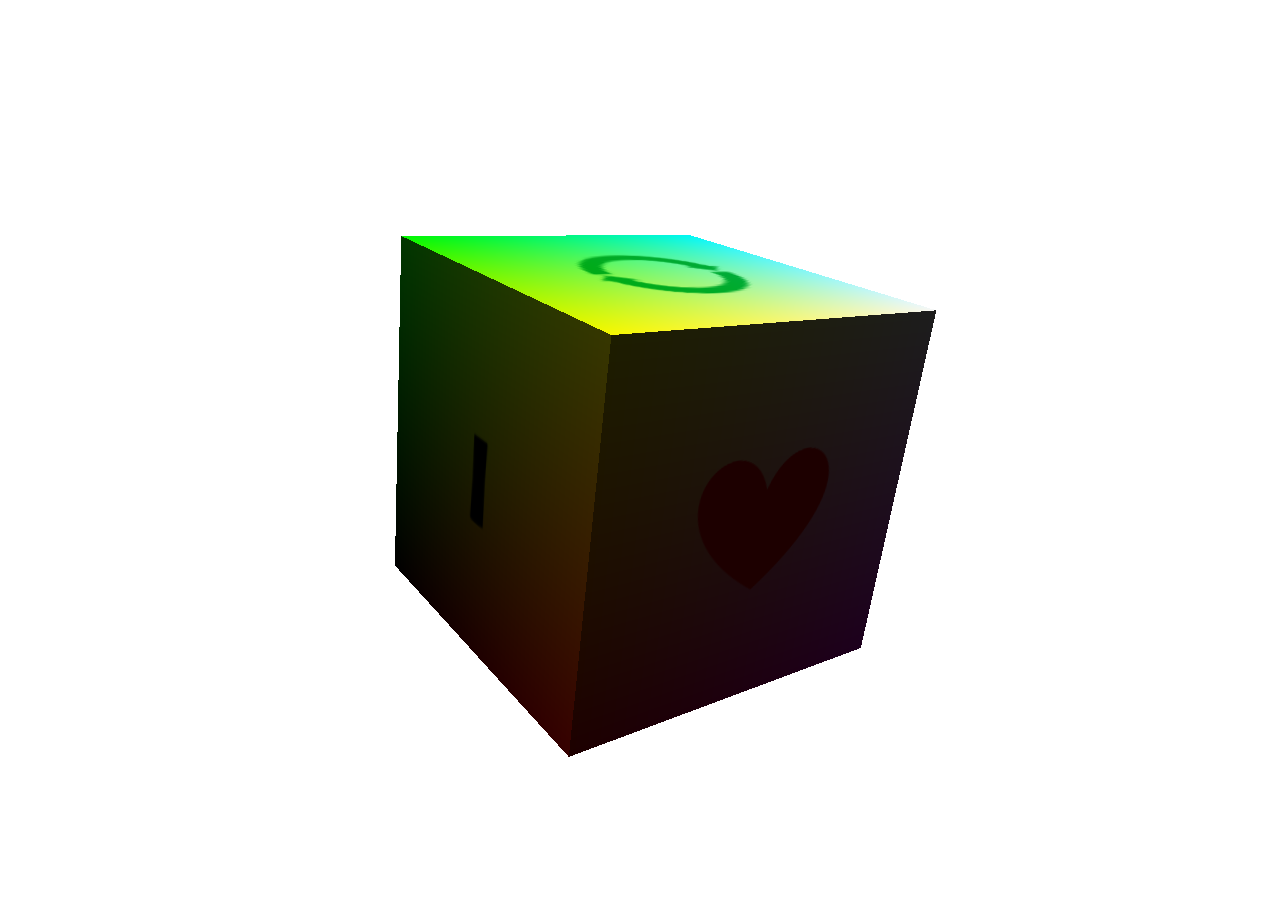
==== index.html @ 28722835 "carga inicial" ====
<!doctype html>
<!-- 
  Ejemplos sobre Three.js : Cubo texturado animado
   	Cubo con color por vertice y mapa uv sobre textura en cruz;
   	Util para comprobar si funciona Threejs sobre el navegador.
  rvivo@upv.es 2022
-->
<html lang="es">
	<head>
		<meta charset='utf-8'>
		<title>Threejs App</title>
		<style>
			body {
				background-color: #000;
				margin: 0px;
				overflow: hidden;
			}
		</style>
	</head>
	<body>
		<!-- Contenedor del app -->
		<div id="container"></div>

		<!-- Scripts de biblioteca -->
		<script src="lib/three.min_r140.js"></script>
		<script src="lib/OrbitControls.js"></script>

		<script src="js/test.js"></script>

	</body>
</html>
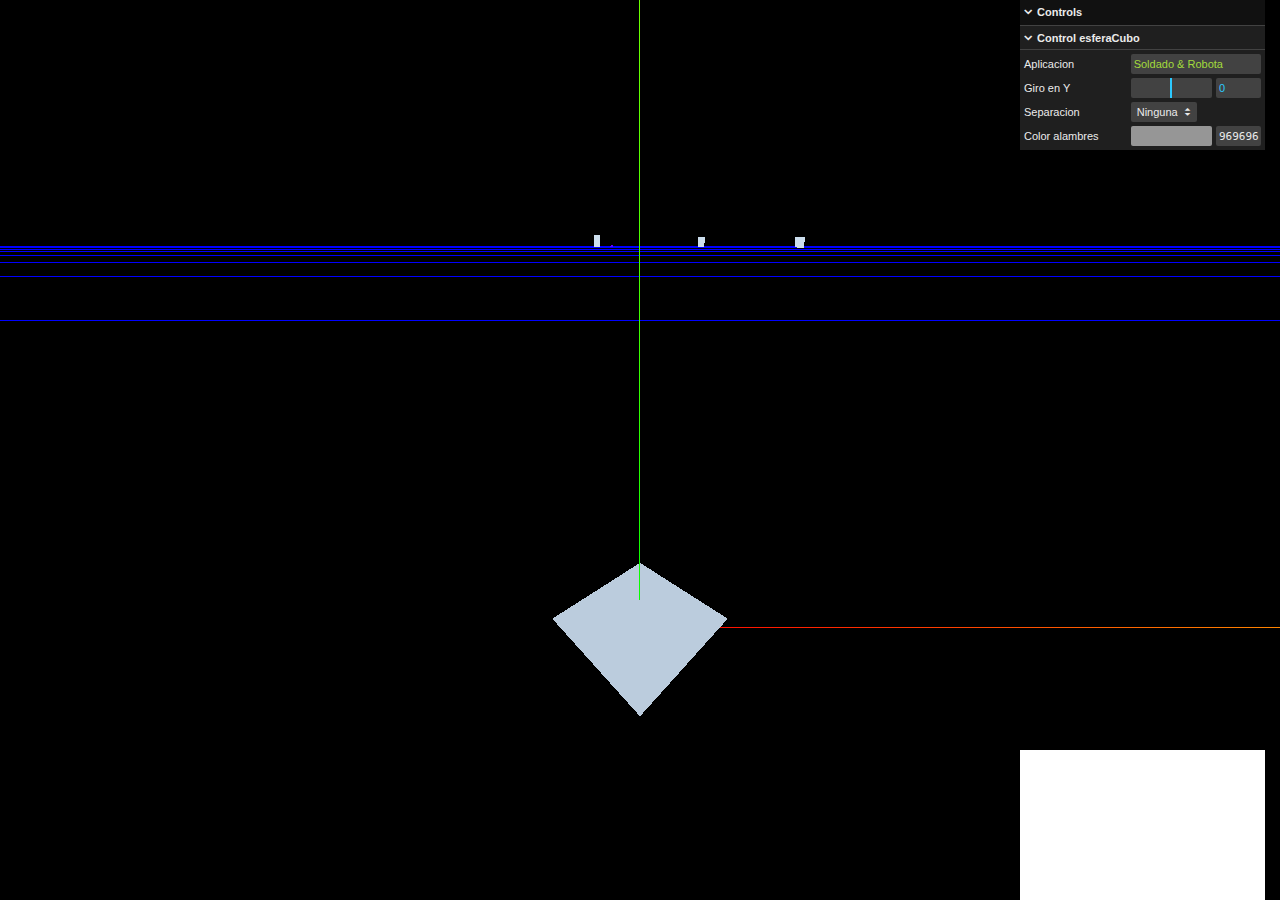
==== commit 692eeffa: "primera versión del juego" ====
--- a/index.html
+++ b/index.html
@@ -1,31 +1,33 @@
 <!doctype html>
-<!-- 
-  Ejemplos sobre Three.js : Cubo texturado animado
-   	Cubo con color por vertice y mapa uv sobre textura en cruz;
-   	Util para comprobar si funciona Threejs sobre el navegador.
-  rvivo@upv.es 2022
+<!--
+    3jsapp.html
+    Plantilla de carga de aplicaciones Threejs
 -->
 <html lang="es">
-	<head>
-		<meta charset='utf-8'>
-		<title>Threejs App</title>
-		<style>
-			body {
-				background-color: #000;
-				margin: 0px;
-				overflow: hidden;
-			}
-		</style>
-	</head>
-	<body>
-		<!-- Contenedor del app -->
-		<div id="container"></div>
+    <head>
+        <meta charset="utf-8">
+        <title>Aplicacion en Threejs</title>
+        <link rel="stylesheet" href="styles/index.css"> 
+    </head>
+    <body>
+        <!-- Contenedor del canvas -->
+        <div id="container"></div>
 
-		<!-- Scripts de biblioteca -->
-		<script src="lib/three.min_r140.js"></script>
-		<script src="lib/OrbitControls.js"></script>
+        <!-- Zona con z-index 1 por delante del canvas -->
+        <div id="info">
+            <h2>Ejemplos para Threejs/WebGL</h2> 
+        </div>
 
-		<script src="js/test.js"></script>
+        <!-- Este enlace esta recomendado en la web de threejs -->
+        <!-- <script async src="https://unpkg.com/es-module-shims@1.3.6/dist/es-module-shims.js"></script> -->
 
-	</body>
+        <!-- Declaracion del espacio de nombres three -->
+        <script type="importmap">
+        { "imports": { "three": "./lib/three.module.js" } }
+        </script>
+
+        <!-- Sustituir por el script propio -->
+        <script type="module" src="js/game.js"></script>
+
+    </body>
 </html>--- a/styles/index.css
+++ b/styles/index.css
@@ -0,0 +1,9 @@
+body{ background-color: white;margin: 0px;overflow: hidden;}
+#info {
+    position: absolute;
+    bottom: 0px;
+    left: 50px;
+    width: 30%;
+    text-align: left;
+    z-index: 1; 
+}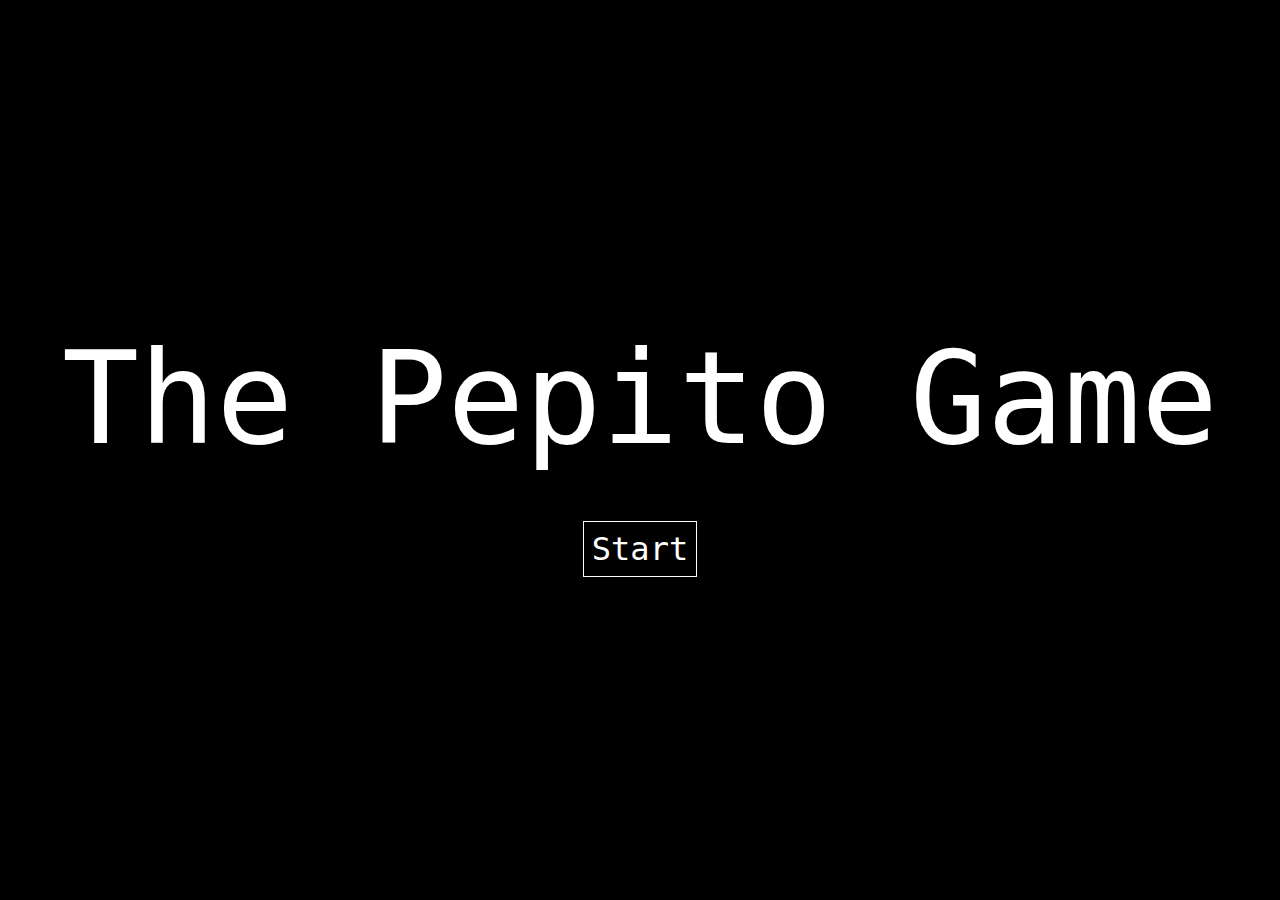
==== commit d38a0cfe: "update shoot sounds and load tracker" ====
--- a/index.html
+++ b/index.html
@@ -15,9 +15,34 @@
 
         <!-- Zona con z-index 1 por delante del canvas -->
         <div id="info">
-            <h2>Ejemplos para Threejs/WebGL</h2> 
+            <div id="titulo">Game info</div> 
+            <div class="separador"></div>
+            <div id="score-row">Score: <div id="score"></div></div>
+            <div id="distance-row">Distance: <div id="distance"></div></div>
+            <div class="separador"></div>
+            <div>Actual health:</div>
+            <input id="health" type="range" min="0" max="100" disabled></input>
+            <div class="separador"></div>
+            <div>Load tracker:</div>
+            <input id="load" type="range" min="0" max="10" disabled></input>
         </div>
 
+        <div id="intro-panel">
+            <div id="intro-colum"> 
+                <div id="intro-titulo">The Pepito Game</div>
+                <button id="start">Start</button>
+            </div>
+        </div>
+
+        <div id="end-panel">
+            <div id="end-colum"> 
+                <div id="end-titulo">Game over</div>
+                <div id="end-score-row">Score: <div id="end-score"></div></div>
+                <div id="end-distance-row">Distance: <div id="end-distance"></div></div>
+                <button id="restart">Restart</button>
+            </div>
+        </div>
+        
         <!-- Este enlace esta recomendado en la web de threejs -->
         <!-- <script async src="https://unpkg.com/es-module-shims@1.3.6/dist/es-module-shims.js"></script> -->
 
@@ -25,8 +50,9 @@
         <script type="importmap">
         { "imports": { "three": "./lib/three.module.js" } }
         </script>
-
+        
         <!-- Sustituir por el script propio -->
+        <script src="lib/howler.min.js"></script>
         <script type="module" src="js/game.js"></script>
 
     </body>
--- a/styles/index.css
+++ b/styles/index.css
@@ -1,9 +1,162 @@
-body{ background-color: white;margin: 0px;overflow: hidden;}
+body{ 
+    background-color: white;
+    margin: 0px;
+    overflow: hidden;
+}
+
 #info {
     position: absolute;
-    bottom: 0px;
-    left: 50px;
-    width: 30%;
-    text-align: left;
+    left: 0;
+    top: 0;
+    color: white;
+    background-color: black;
+    border: 1px solid white;
+    padding: 0.5rem;
+    font-family: monospace;
     z-index: 1; 
+}
+
+#score-row, #distance-row {
+    display: flex;
+}
+
+#score, #distance {
+    margin-left: 0.5rem;
+}
+
+.separador{
+    width: 100%;
+    height: 2px;
+    background-color: white;
+    margin: 0.5rem 0;
+}
+
+#info #titulo {
+    font-weight: bold;
+    font-size: larger;
+    text-align: center;
+}
+
+/* Health tracker */
+#info #health {
+    height: 12px;
+    margin: 8px 0;
+    width: 100%;
+}
+
+#info #health:focus {
+    outline: none;
+}
+  
+/* Mozilla Firefox browser */
+#info #health::-moz-range-track {
+    width: 100%;
+    height: 12px;
+    background: #333333;
+}
+
+#info #health::-moz-range-thumb {
+    opacity: 0;
+}
+
+#info #health::-moz-range-progress {
+    height: 12px;
+    background: green;
+}
+
+/* Load tracker */
+#info #load {
+    height: 12px;
+    margin: 8px 0;
+    width: 100%;
+}
+
+#info #load:focus {
+    outline: none;
+}
+  
+/* Mozilla Firefox browser */
+#info #load::-moz-range-track {
+    width: 100%;
+    height: 12px;
+    background: #333333;
+}
+
+#info #load::-moz-range-thumb {
+    opacity: 0;
+}
+
+#info #load::-moz-range-progress {
+    height: 12px;
+    background: blue;
+}
+
+
+/* Cosas del inicio */
+#intro-panel,
+#end-panel {
+    display: grid;
+    place-items: center;
+    position: absolute;
+    top: 0;
+    right: 0;
+    bottom: 0;
+    left: 0;
+    background-color: black;
+    color: white;
+    font-family: monospace;
+    z-index: 10;
+}
+
+#end-panel {
+    display: none;
+}
+
+#intro-column,
+#end-colum {
+    justify-content: center; 
+}
+  
+#intro-titulo,
+#end-titulo {
+    font-size: 8rem;
+    margin-bottom: 3rem;
+}
+
+#start,
+#restart {
+    margin:0 auto;
+    display:block;
+    text-align:center; 
+
+    font-size: 2rem;
+    background-color: black;
+    color: white;
+    font-family: monospace;
+    border: 1px solid white;
+    padding: 0.5rem;
+    margin-top: 3rem;
+    cursor: pointer;
+    
+}
+
+#start:hover,
+#restart:hover {
+    background-color: #302b5e;
+}
+
+#start:active,
+#restart:active {
+    background-color: #0f0a49;
+}
+
+#end-score-row, #end-distance-row {
+    display: flex;
+    justify-content: center;
+    margin-bottom: 1rem;
+    font-size: 1.3rem;
+}
+
+#end-score, #end-distance {
+    margin-left: 0.5rem;
 }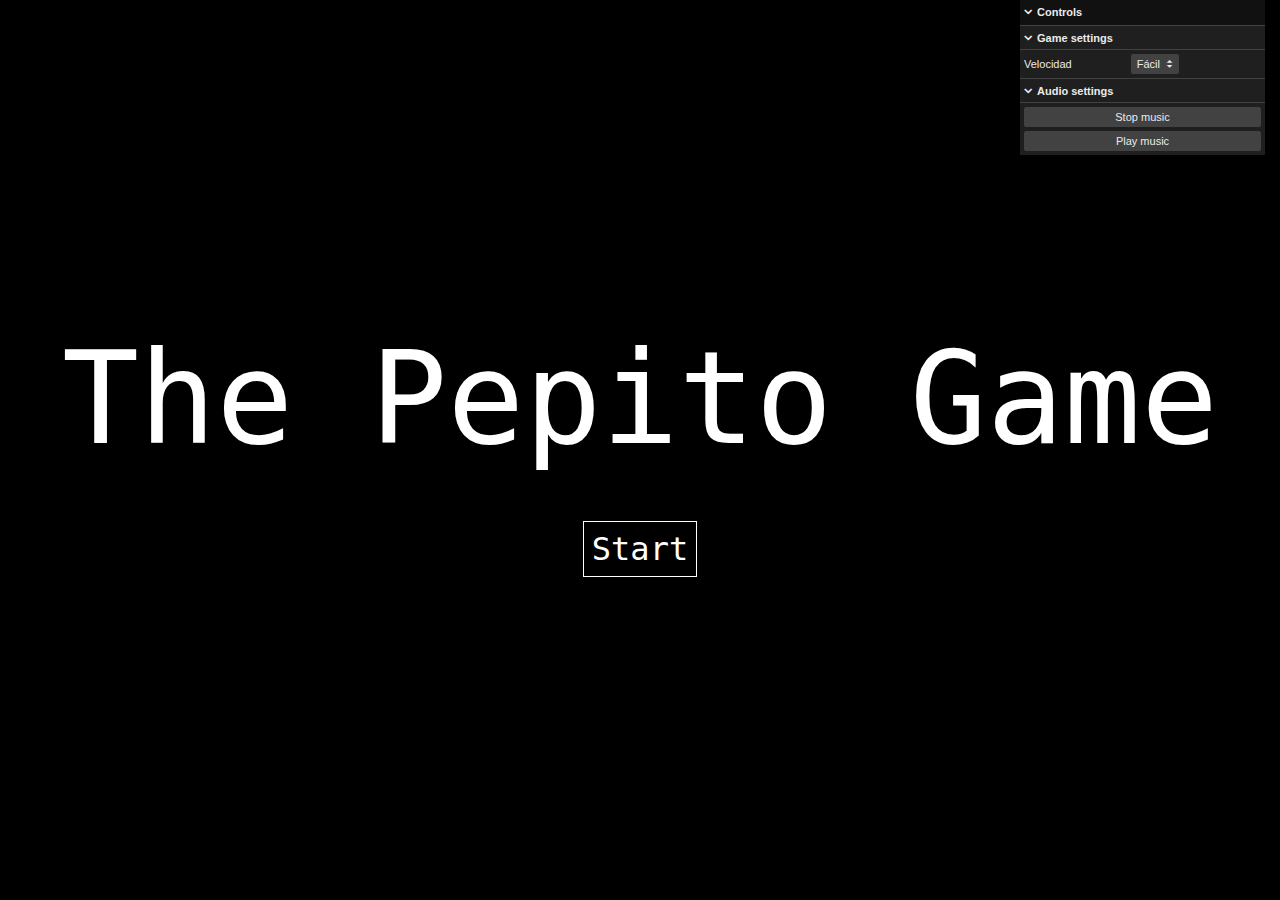
==== commit b881e008: "testing" ====
--- a/index.html
+++ b/index.html
@@ -1,59 +1,60 @@
-<!doctype html>
-<!--
-    3jsapp.html
-    Plantilla de carga de aplicaciones Threejs
--->
-<html lang="es">
-    <head>
-        <meta charset="utf-8">
-        <title>Aplicacion en Threejs</title>
-        <link rel="stylesheet" href="styles/index.css"> 
-    </head>
-    <body>
-        <!-- Contenedor del canvas -->
-        <div id="container"></div>
-
-        <!-- Zona con z-index 1 por delante del canvas -->
-        <div id="info">
-            <div id="titulo">Game info</div> 
-            <div class="separador"></div>
-            <div id="score-row">Score: <div id="score"></div></div>
-            <div id="distance-row">Distance: <div id="distance"></div></div>
-            <div class="separador"></div>
-            <div>Actual health:</div>
-            <input id="health" type="range" min="0" max="100" disabled></input>
-            <div class="separador"></div>
-            <div>Load tracker:</div>
-            <input id="load" type="range" min="0" max="10" disabled></input>
-        </div>
-
-        <div id="intro-panel">
-            <div id="intro-colum"> 
-                <div id="intro-titulo">The Pepito Game</div>
-                <button id="start">Start</button>
-            </div>
-        </div>
-
-        <div id="end-panel">
-            <div id="end-colum"> 
-                <div id="end-titulo">Game over</div>
-                <div id="end-score-row">Score: <div id="end-score"></div></div>
-                <div id="end-distance-row">Distance: <div id="end-distance"></div></div>
-                <button id="restart">Restart</button>
-            </div>
-        </div>
-        
-        <!-- Este enlace esta recomendado en la web de threejs -->
-        <!-- <script async src="https://unpkg.com/es-module-shims@1.3.6/dist/es-module-shims.js"></script> -->
-
-        <!-- Declaracion del espacio de nombres three -->
-        <script type="importmap">
-        { "imports": { "three": "./lib/three.module.js" } }
-        </script>
-        
-        <!-- Sustituir por el script propio -->
-        <script src="lib/howler.min.js"></script>
-        <script type="module" src="js/game.js"></script>
-
-    </body>
+<!doctype html>
+<!--
+    3jsapp.html
+    Plantilla de carga de aplicaciones Threejs
+-->
+<html lang="es">
+    <head>
+        <meta charset="utf-8">
+        <title>Aplicacion en Threejs</title>
+        <link rel="stylesheet" href="styles/index.css"> 
+    </head>
+    <body>
+        <!-- Contenedor del canvas -->
+        <div id="container"></div>
+
+        <!-- Zona con z-index 1 por delante del canvas -->
+        <div id="info">
+            <div id="titulo">Game info</div> 
+            <div class="separador"></div>
+            <div id="score-row">Score: <div id="score"></div></div>
+            <div id="distance-row">Distance: <div id="distance"></div></div>
+            <div class="separador"></div>
+            <div>Actual health:</div>
+            <input id="health" type="range" min="0" max="100" disabled></input>
+            <div class="separador"></div>
+            <div>Load tracker:</div>
+            <input id="load" type="range" min="0" max="10" disabled></input>
+        </div>
+
+        <div id="intro-panel">
+            <div id="intro-colum"> 
+                <div id="intro-titulo">The Pepito Game</div>
+                <button id="start">Start</button>
+            </div>
+        </div>
+
+        <div id="end-panel">
+            <div id="end-colum"> 
+                <div id="end-titulo">Game over</div>
+                <div id="end-score-row">Score: <div id="end-score"></div></div>
+                <div id="end-distance-row">Distance: <div id="end-distance"></div></div>
+                <button id="restart">Restart</button>
+            </div>
+        </div>
+        
+        <!-- Este enlace esta recomendado en la web de threejs -->
+        <!-- <script async src="https://unpkg.com/es-module-shims@1.3.6/dist/es-module-shims.js"></script> -->
+
+        <!-- Declaracion del espacio de nombres three -->
+        <script type="importmap">
+        { "imports": { "three": "./lib/three.module.js" } }
+        </script>
+        
+        <!-- Sustituir por el script propio -->
+        <script type="module" src="lib/howler.min.js"></script>
+        <script type="module" src="js/game.js"></script>
+        <!-- <script type="module" src="shaders/vertex.glsl"></script>
+        <script type="module" src="shaders/vertex.glsl"></script> -->
+    </body>
 </html>--- a/styles/index.css
+++ b/styles/index.css
@@ -1,162 +1,162 @@
-body{ 
-    background-color: white;
-    margin: 0px;
-    overflow: hidden;
-}
-
-#info {
-    position: absolute;
-    left: 0;
-    top: 0;
-    color: white;
-    background-color: black;
-    border: 1px solid white;
-    padding: 0.5rem;
-    font-family: monospace;
-    z-index: 1; 
-}
-
-#score-row, #distance-row {
-    display: flex;
-}
-
-#score, #distance {
-    margin-left: 0.5rem;
-}
-
-.separador{
-    width: 100%;
-    height: 2px;
-    background-color: white;
-    margin: 0.5rem 0;
-}
-
-#info #titulo {
-    font-weight: bold;
-    font-size: larger;
-    text-align: center;
-}
-
-/* Health tracker */
-#info #health {
-    height: 12px;
-    margin: 8px 0;
-    width: 100%;
-}
-
-#info #health:focus {
-    outline: none;
-}
-  
-/* Mozilla Firefox browser */
-#info #health::-moz-range-track {
-    width: 100%;
-    height: 12px;
-    background: #333333;
-}
-
-#info #health::-moz-range-thumb {
-    opacity: 0;
-}
-
-#info #health::-moz-range-progress {
-    height: 12px;
-    background: green;
-}
-
-/* Load tracker */
-#info #load {
-    height: 12px;
-    margin: 8px 0;
-    width: 100%;
-}
-
-#info #load:focus {
-    outline: none;
-}
-  
-/* Mozilla Firefox browser */
-#info #load::-moz-range-track {
-    width: 100%;
-    height: 12px;
-    background: #333333;
-}
-
-#info #load::-moz-range-thumb {
-    opacity: 0;
-}
-
-#info #load::-moz-range-progress {
-    height: 12px;
-    background: blue;
-}
-
-
-/* Cosas del inicio */
-#intro-panel,
-#end-panel {
-    display: grid;
-    place-items: center;
-    position: absolute;
-    top: 0;
-    right: 0;
-    bottom: 0;
-    left: 0;
-    background-color: black;
-    color: white;
-    font-family: monospace;
-    z-index: 10;
-}
-
-#end-panel {
-    display: none;
-}
-
-#intro-column,
-#end-colum {
-    justify-content: center; 
-}
-  
-#intro-titulo,
-#end-titulo {
-    font-size: 8rem;
-    margin-bottom: 3rem;
-}
-
-#start,
-#restart {
-    margin:0 auto;
-    display:block;
-    text-align:center; 
-
-    font-size: 2rem;
-    background-color: black;
-    color: white;
-    font-family: monospace;
-    border: 1px solid white;
-    padding: 0.5rem;
-    margin-top: 3rem;
-    cursor: pointer;
-    
-}
-
-#start:hover,
-#restart:hover {
-    background-color: #302b5e;
-}
-
-#start:active,
-#restart:active {
-    background-color: #0f0a49;
-}
-
-#end-score-row, #end-distance-row {
-    display: flex;
-    justify-content: center;
-    margin-bottom: 1rem;
-    font-size: 1.3rem;
-}
-
-#end-score, #end-distance {
-    margin-left: 0.5rem;
+body{ 
+    background-color: white;
+    margin: 0px;
+    overflow: hidden;
+}
+
+#info {
+    position: absolute;
+    left: 0;
+    top: 0;
+    color: white;
+    background-color: black;
+    border: 1px solid white;
+    padding: 0.5rem;
+    font-family: monospace;
+    z-index: 1; 
+}
+
+#score-row, #distance-row {
+    display: flex;
+}
+
+#score, #distance {
+    margin-left: 0.5rem;
+}
+
+.separador{
+    width: 100%;
+    height: 2px;
+    background-color: white;
+    margin: 0.5rem 0;
+}
+
+#info #titulo {
+    font-weight: bold;
+    font-size: larger;
+    text-align: center;
+}
+
+/* Health tracker */
+#info #health {
+    height: 12px;
+    margin: 8px 0;
+    width: 100%;
+}
+
+#info #health:focus {
+    outline: none;
+}
+  
+/* Mozilla Firefox browser */
+#info #health::-moz-range-track {
+    width: 100%;
+    height: 12px;
+    background: #333333;
+}
+
+#info #health::-moz-range-thumb {
+    opacity: 0;
+}
+
+#info #health::-moz-range-progress {
+    height: 12px;
+    background: green;
+}
+
+/* Load tracker */
+#info #load {
+    height: 12px;
+    margin: 8px 0;
+    width: 100%;
+}
+
+#info #load:focus {
+    outline: none;
+}
+  
+/* Mozilla Firefox browser */
+#info #load::-moz-range-track {
+    width: 100%;
+    height: 12px;
+    background: #333333;
+}
+
+#info #load::-moz-range-thumb {
+    opacity: 0;
+}
+
+#info #load::-moz-range-progress {
+    height: 12px;
+    background: blue;
+}
+
+
+/* Cosas del inicio */
+#intro-panel,
+#end-panel {
+    display: grid;
+    place-items: center;
+    position: absolute;
+    top: 0;
+    right: 0;
+    bottom: 0;
+    left: 0;
+    background-color: black;
+    color: white;
+    font-family: monospace;
+    z-index: 10;
+}
+
+#end-panel {
+    display: none;
+}
+
+#intro-column,
+#end-colum {
+    justify-content: center; 
+}
+  
+#intro-titulo,
+#end-titulo {
+    font-size: 8rem;
+    margin-bottom: 3rem;
+}
+
+#start,
+#restart {
+    margin:0 auto;
+    display:block;
+    text-align:center; 
+
+    font-size: 2rem;
+    background-color: black;
+    color: white;
+    font-family: monospace;
+    border: 1px solid white;
+    padding: 0.5rem;
+    margin-top: 3rem;
+    cursor: pointer;
+    
+}
+
+#start:hover,
+#restart:hover {
+    background-color: #302b5e;
+}
+
+#start:active,
+#restart:active {
+    background-color: #0f0a49;
+}
+
+#end-score-row, #end-distance-row {
+    display: flex;
+    justify-content: center;
+    margin-bottom: 1rem;
+    font-size: 1.3rem;
+}
+
+#end-score, #end-distance {
+    margin-left: 0.5rem;
 }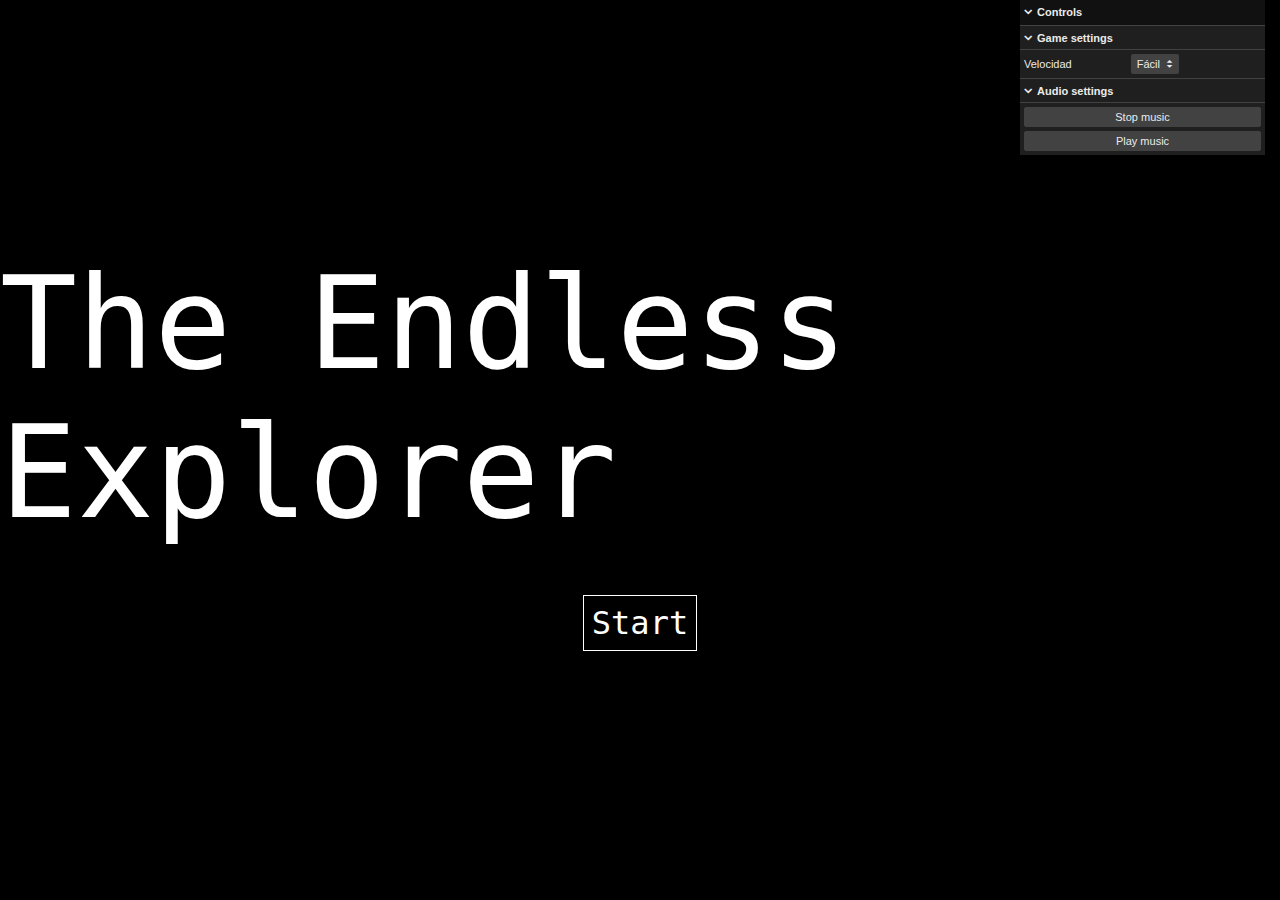
==== commit 9a478767: "new name for the game" ====
--- a/index.html
+++ b/index.html
@@ -23,13 +23,14 @@
             <div>Actual health:</div>
             <input id="health" type="range" min="0" max="100" disabled></input>
             <div class="separador"></div>
-            <div>Load tracker:</div>
+            <div id="gunStatus-row">Gun status: <div id="gunStatus"></div></div>
+            <div id="loadTracker">Load tracker:</div>
             <input id="load" type="range" min="0" max="10" disabled></input>
         </div>
 
         <div id="intro-panel">
             <div id="intro-colum"> 
-                <div id="intro-titulo">The Pepito Game</div>
+                <div id="intro-titulo">The Endless Explorer</div>
                 <button id="start">Start</button>
             </div>
         </div>
@@ -54,7 +55,5 @@
         <!-- Sustituir por el script propio -->
         <script type="module" src="lib/howler.min.js"></script>
         <script type="module" src="js/game.js"></script>
-        <!-- <script type="module" src="shaders/vertex.glsl"></script>
-        <script type="module" src="shaders/vertex.glsl"></script> -->
     </body>
 </html>--- a/styles/index.css
+++ b/styles/index.css
@@ -16,11 +16,11 @@
     z-index: 1; 
 }
 
-#score-row, #distance-row {
+#score-row, #distance-row, #gunStatus-row {
     display: flex;
 }
 
-#score, #distance {
+#score, #distance, #gunStatus {
     margin-left: 0.5rem;
 }
 
@@ -159,4 +159,8 @@
 
 #end-score, #end-distance {
     margin-left: 0.5rem;
+}
+
+#loadTracker {
+    margin-top: 0.2rem;
 }